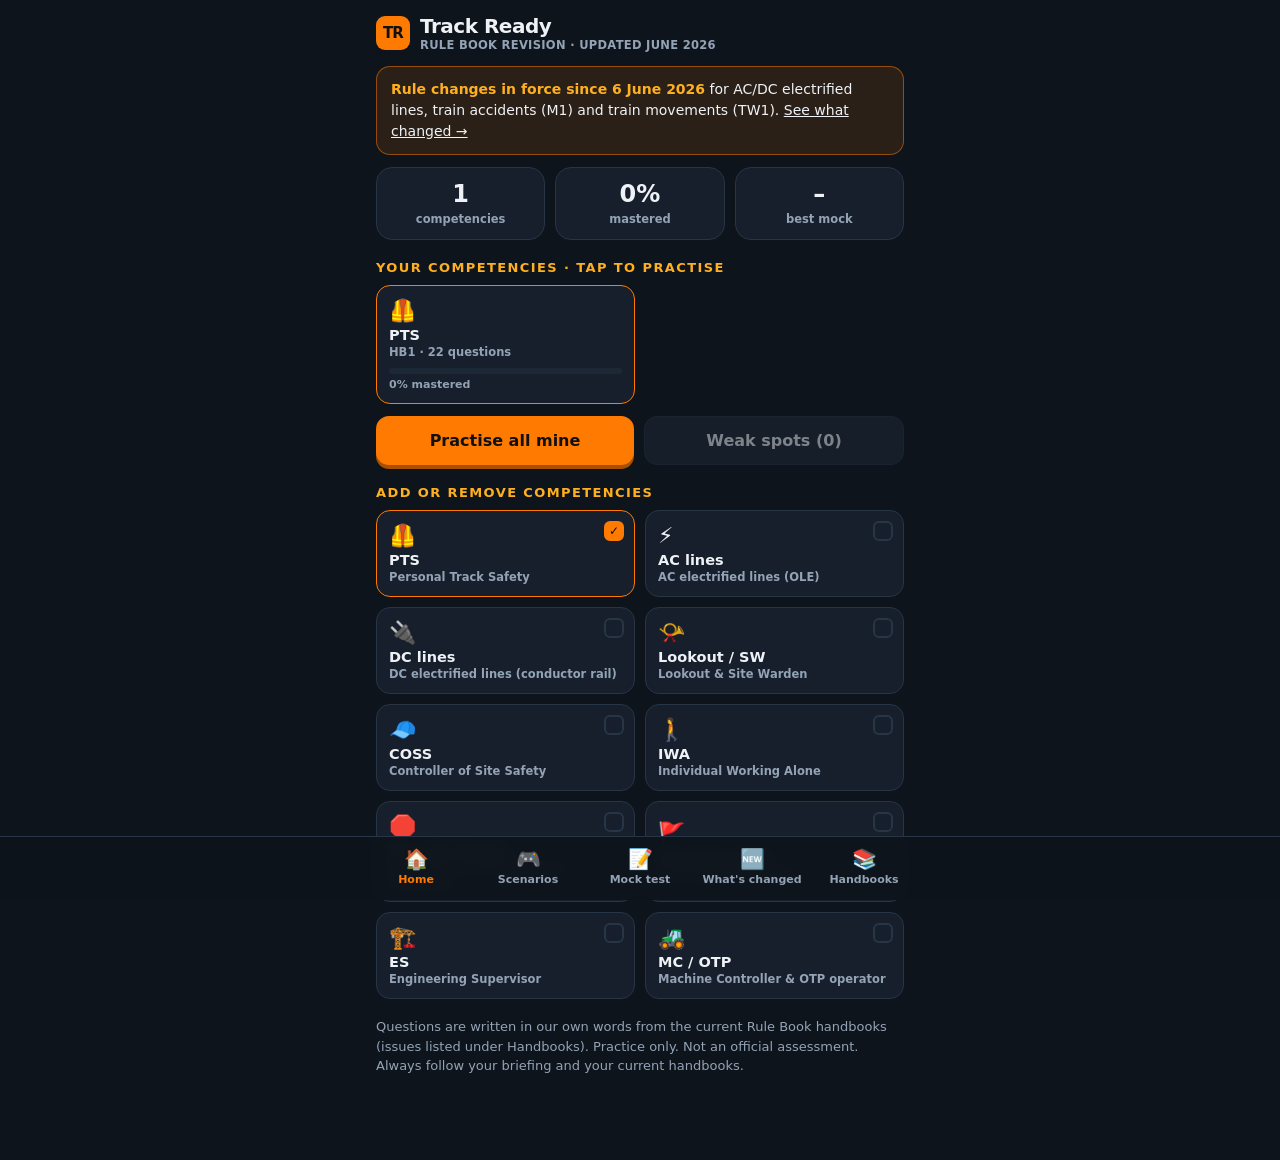
==== app.html @ a96461bc "Track Ready: front page, revision app, 3 scenarios, employer dashboard, promo Co-Authored-By: Claude" ====
<!DOCTYPE html>
<html lang="en">
<head>
<meta charset="utf-8">
<meta name="viewport" content="width=device-width,initial-scale=1,maximum-scale=1">
<title>Track Ready</title>
<style>
  :root{--bg:#0e141c;--card:#161f2b;--card2:#1d2836;--line:#273546;--tx:#eef2f6;--mut:#93a3b5;--or:#ff7a00;--or2:#ffb020;--gr:#3ccf7a;--rd:#ff5a5a;--bl:#3d8bff}
  *{box-sizing:border-box;margin:0;padding:0}
  html,body{background:var(--bg);color:var(--tx);font-family:system-ui,-apple-system,"Segoe UI",Roboto,sans-serif;-webkit-tap-highlight-color:transparent}
  body{min-height:100vh;padding-bottom:84px}
  .wrap{max-width:560px;margin:0 auto;padding:0 16px}
  header{position:sticky;top:0;z-index:5;background:linear-gradient(var(--bg) 70%,rgba(14,20,28,0));padding:14px 0 10px}
  .brand{display:flex;align-items:center;gap:10px}
  .logo{width:34px;height:34px;border-radius:9px;background:var(--or);display:grid;place-items:center;font-weight:900;color:#111;font-size:15px;letter-spacing:-1px}
  .brand h1{font-size:20px;font-weight:900;letter-spacing:-.5px}
  .brand small{display:block;font-size:11.5px;color:var(--mut);font-weight:700;letter-spacing:.3px}
  h2{font-size:13px;letter-spacing:1.4px;color:var(--or2);margin:20px 0 10px;font-weight:900}
  .card{background:var(--card);border:1px solid var(--line);border-radius:16px;padding:14px}
  .grid{display:grid;grid-template-columns:1fr 1fr;gap:10px}
  .comp{background:var(--card);border:1px solid var(--line);border-radius:14px;padding:12px;cursor:pointer;text-align:left;color:var(--tx);font:inherit;position:relative}
  .comp.on{border-color:var(--or)}
  .comp .e{font-size:22px}
  .comp .n{font-weight:900;font-size:14.5px;margin-top:4px}
  .comp .h{font-size:11.5px;color:var(--mut);font-weight:700;margin-top:2px}
  .bar{height:6px;background:var(--card2);border-radius:4px;margin-top:9px;overflow:hidden}
  .bar>div{height:100%;background:var(--gr);border-radius:4px}
  .pct{font-size:11px;color:var(--mut);margin-top:4px;font-weight:700}
  .tick{position:absolute;top:10px;right:10px;width:20px;height:20px;border-radius:6px;border:2px solid var(--line);display:grid;place-items:center;font-size:12px;font-weight:900}
  .comp.on .tick{background:var(--or);border-color:var(--or);color:#111}
  .btn{font:inherit;font-weight:900;font-size:16px;border:0;border-radius:13px;padding:14px 16px;width:100%;cursor:pointer;background:var(--or);color:#111;box-shadow:0 4px 0 #a84f00}
  .btn.sec{background:var(--card2);color:var(--tx);box-shadow:none;border:1px solid var(--line)}
  .btn:active{transform:translateY(2px)}
  .row{display:flex;gap:10px}
  .row .btn{flex:1}
  .stat{display:flex;gap:10px}
  .stat .card{flex:1;text-align:center;padding:12px 6px}
  .stat b{display:block;font-size:24px;font-weight:900}
  .stat span{font-size:11.5px;color:var(--mut);font-weight:700}
  nav{position:fixed;bottom:0;left:0;right:0;background:rgba(14,20,28,.96);border-top:1px solid var(--line);display:flex;justify-content:center;z-index:6;backdrop-filter:blur(8px)}
  nav .in{display:flex;max-width:560px;width:100%}
  nav button{flex:1;background:none;border:0;color:var(--mut);font:inherit;font-size:11px;font-weight:800;padding:10px 0 14px;cursor:pointer}
  nav button i{display:block;font-style:normal;font-size:20px;margin-bottom:2px}
  nav button.on{color:var(--or)}
  .q{font-size:19px;font-weight:800;line-height:1.38;margin:6px 0 14px}
  .meta{display:flex;justify-content:space-between;font-size:12px;color:var(--mut);font-weight:800}
  .opt{display:block;width:100%;text-align:left;font:inherit;font-size:15.5px;font-weight:650;line-height:1.35;color:var(--tx);background:var(--card);border:2px solid var(--line);border-radius:13px;padding:13px 14px;margin-bottom:9px;cursor:pointer}
  .opt.good{border-color:var(--gr);background:rgba(60,207,122,.12)}
  .opt.bad{border-color:var(--rd);background:rgba(255,90,90,.1)}
  .opt:disabled{cursor:default;color:var(--tx)}
  .fb{border-radius:13px;padding:13px 14px;margin:6px 0 12px;font-size:14.5px;line-height:1.5}
  .fb.ok{background:rgba(60,207,122,.12);border:1px solid rgba(60,207,122,.45)}
  .fb.no{background:rgba(255,90,90,.1);border:1px solid rgba(255,90,90,.45)}
  .fb b{display:block;margin-bottom:3px;font-size:15.5px}
  .ref{display:inline-block;margin-top:8px;font-size:12px;font-weight:800;color:var(--or2);background:rgba(255,176,32,.1);border-radius:6px;padding:3px 7px}
  .prog{height:6px;background:var(--card2);border-radius:4px;overflow:hidden;margin:8px 0 4px}
  .prog>div{height:100%;background:var(--or);transition:width .3s}
  table{width:100%;border-collapse:collapse;font-size:13.5px}
  th,td{text-align:left;padding:9px 6px;border-bottom:1px solid var(--line);vertical-align:top}
  th{color:var(--mut);font-size:11.5px;letter-spacing:.6px}
  td.c{font-weight:900;color:var(--or2);white-space:nowrap}
  .new{display:inline-block;font-size:10.5px;font-weight:900;background:var(--gr);color:#0b1a10;border-radius:5px;padding:1px 6px;margin-left:4px;vertical-align:middle}
  .chg{border-left:3px solid var(--or);padding:2px 0 2px 12px;margin:12px 0}
  .chg b{display:block;font-size:15px;margin-bottom:3px}
  .chg p{font-size:14px;line-height:1.5;color:#cfd8e2}
  .muted{color:var(--mut);font-size:13px;line-height:1.5}
  .big{font-size:46px;font-weight:900;letter-spacing:-1px}
  .pill{display:inline-block;padding:4px 10px;border-radius:999px;font-size:12px;font-weight:900}
  .alert{background:rgba(255,122,0,.12);border:1px solid rgba(255,122,0,.5);border-radius:14px;padding:12px 14px;font-size:14px;line-height:1.5}
  .alert b{color:var(--or2)}
  .timer{font-variant-numeric:tabular-nums}
  .hide{display:none!important}
  .wl{display:flex;justify-content:space-between;align-items:center;padding:10px 0;border-bottom:1px solid var(--line);font-size:14px}
</style>
</head>
<body>
<div class="wrap">
  <header><div class="brand" onclick="location.href='index.html'" style="cursor:pointer"><div class="logo">TR</div><div><h1>Track Ready</h1><small>RULE BOOK REVISION · UPDATED JUNE 2026</small></div></div></header>
  <main id="view"></main>
</div>
<nav><div class="in">
  <button data-t="home" class="on"><i>🏠</i>Home</button>
  <button data-t="scen"><i>🎮</i>Scenarios</button>
  <button data-t="mock"><i>📝</i>Mock test</button>
  <button data-t="news"><i>🆕</i>What's changed</button>
  <button data-t="books"><i>📚</i>Handbooks</button>
</div></nav>

<script>
(()=>{
// ================= CONTENT =================
// All questions written in our own words from the current handbooks. Refs give handbook, issue and section.
const COMPS={
  pts:{n:'PTS',full:'Personal Track Safety',e:'🦺',hb:'HB1'},
  ac:{n:'AC lines',full:'AC electrified lines (OLE)',e:'⚡',hb:'HB16'},
  dc:{n:'DC lines',full:'DC electrified lines (conductor rail)',e:'🔌',hb:'HB17'},
  lo:{n:'Lookout / SW',full:'Lookout & Site Warden',e:'📯',hb:'HB3'},
  coss:{n:'COSS',full:'Controller of Site Safety',e:'🧢',hb:'HB7'},
  iwa:{n:'IWA',full:'Individual Working Alone',e:'🚶',hb:'HB6'},
  pc:{n:'PC / Blockages',full:'Protection Controller & line blockages',e:'🛑',hb:'HB8'},
  hs:{n:'Handsignaller',full:'Handsignalling duties',e:'🚩',hb:'HB5'},
  es:{n:'ES',full:'Engineering Supervisor',e:'🏗️',hb:'HB12'},
  mc:{n:'MC / OTP',full:'Machine Controller & OTP operator',e:'🚜',hb:'HB15'},
};
const R={HB1:'HB1 Iss 9',HB3:'HB3 Iss 4',HB5:'HB5 Iss 3',HB6:'HB6 Iss 8',HB7:'HB7 Iss 10',HB8:'HB8 Iss 10',HB12:'HB12 Iss 11',HB15:'HB15 Iss 7',HB16:'HB16 Iss 7',HB17:'HB17',RBBL:'RBBL Iss 43'};
// [comp, question, options, correctIndex, explanation, ref]
const Q=[
// ---------- PTS (HB1) ----------
['pts','When are you counted as being "on or near the line"?',['On the line, or within 3 m of it with no permanent fence or structure in between','Anywhere inside the railway boundary','Only when standing in the four-foot','Within 10 m of any running rail'],0,'You\'re on or near the line if you\'re on it, or within 3 m (10 ft) of it without a permanent fence or structure between you and it.',R.HB1+' §1'],
['pts','Line speed is 90 mph. How far from the nearest line a train could approach on must your position of safety be?',['At least 0.9 m','At least 1.25 m','At least 2 m','At least 3 m'],1,'Up to 100 mph, a position of safety is at least 1.25 m (4 ft) from the nearest line a train could approach on.',R.HB1+' §1'],
['pts','Line speed is 110 mph. What is the minimum distance for a position of safety?',['1.25 m','1.5 m','2 m','2.75 m'],2,'Above 100 mph (up to 125 mph), it\'s at least 2 m (6 ft 6 in).',R.HB1+' §1'],
['pts','When you\'re allowed on or near the line on your own, how often must you look up?',['Every 5 seconds','Every 10 seconds','Every 30 seconds','Only when you hear a train'],0,'Look up at least every 5 seconds when you\'re on or near the line alone.',R.HB1+' §4.3'],
['pts','On your own on or near the line, you must be in a position of safety at least how long before a train arrives?',['5 seconds','10 seconds','20 seconds','45 seconds'],1,'You must be in a position of safety at least 10 seconds before the train arrives.',R.HB1+' §4.3'],
['pts','A driver sounds the warning horn at you. How do you acknowledge it?',['Wave both arms','Raise one arm above your head','Thumbs up','Shout back'],1,'Raise one arm above your head to acknowledge the driver\'s warning.',R.HB1+' §3.1, §4.4'],
['pts','The lookout gives a warning. What do you do?',['Finish the job you\'re on, then move','Stop work, acknowledge, move to the position of safety straight away','Look to see how close the train is first','Wait for the COSS to tell you'],1,'Stop work, acknowledge and go straight to your position of safety. Don\'t leave it until the COSS says so.',R.HB1+' §5.4'],
['pts','A colleague doesn\'t acknowledge the lookout\'s warning. What should the lookout do?',['Walk over and tap them','Give an urgent warning with short, sharp blasts','Tell the COSS after the train has passed','Nothing, it\'s their responsibility'],1,'If someone doesn\'t acknowledge, the lookout gives an urgent warning with repeated short, sharp blasts.',R.HB1+' §5.4'],
['pts','You need to take a phone call while you\'re on or near the line. What do you do?',['Walk and talk, but keep looking up','Move to a position of safety and stand still until you\'ve finished','Use one earbud only','Only answer if it\'s the COSS'],1,'Move to a position of safety first, then stand still until the call is finished.',R.HB1+' §4.3'],
['pts','Which of these are you allowed to wear on or near the line?',['Headphones with music on low','Noise-cancelling earbuds','Nothing that reduces your ability to see or hear trains','A hood up in the rain'],2,'Don\'t wear anything that reduces your ability to see or hear approaching trains.',R.HB1+' §4.3'],
['pts','When crossing the line, what must you avoid stepping on?',['Ballast','Rails, sleepers, or between moving parts of points','The cess','Cable troughing only'],1,'Don\'t step on rails or sleepers, or between movable parts of points.',R.HB1+' §4.3'],
['pts','How can you identify the COSS?',['They carry the safe work pack','Armlet on the left arm or a badge on the chest','They wear a white helmet','They stand at the back of the group'],1,'The COSS wears an armlet on the left arm or a badge on the chest (white letters on blue).',R.HB1+' §5.2 · '+R.HB7+' §1'],
['pts','You\'ve been briefed by the COSS. What do you sign to confirm you understand the safe system of work?',['NR3180','RT3199','RT9909 safe-work briefing form','Nothing, verbal is enough'],2,'Each person signs the RT9909 safe-work briefing form.',R.HB1+' §5.2'],
['pts','There\'s a safety barrier between the site and the open line. What mustn\'t you do?',['Work within 2 m of it','Lean on it or rest tools against it','Walk alongside it','Step over it to fetch tools'],1,'Don\'t lean on it or rest tools or equipment against it.',R.HB1+' §5.3'],
['pts','You need to stop a train in daylight but have no red flag. What do you do?',['Wave one arm','Raise both arms above your head','Stand in the four-foot','Throw something onto the track'],1,'In daylight, show a red flag. Without one, raise both arms above your head.',R.HB1+' §8.2'],
['pts','You need to stop a train in the dark. What do you show?',['A white light held still','A red light, or wave any light violently','Nothing, drivers can\'t see you','Your phone torch held steady'],1,'Show a red light, or wave any light violently.',R.HB1+' §8.2'],
['pts','How should an emergency call to the signaller begin?',['"Hello, it\'s urgent"','"This is an emergency call"','Your Sentinel number','"Mayday, mayday"'],1,'Start with "This is an emergency call".',R.HB1+' §6.1'],
['pts','When must you carry a suitable lamp?',['Only at night','In darkness, poor visibility, or when entering a tunnel','Never, high-vis is enough','Only if you\'re the COSS'],1,'In darkness, poor visibility or when entering a tunnel.',R.HB1+' §4.1'],
['pts','You want to join a group already working on site. What do you do first?',['Walk to them and introduce yourself','Speak to the COSS and agree your access point and destination','Ring the signaller','Wait at the access point for a lookout'],1,'Speak to the COSS before walking to the site, agree your access point and destination, and don\'t set off until the arrangements are explained.',R.HB1+' §4.5'],
['pts','You\'re on a station platform doing engineering work 1 m from the edge. Are you "on or near the line"?',['No, platforms never count','Yes, engineering or technical work within 1.25 m of the edge counts','Only if a train is due','Only at night'],1,'On a platform you\'re not on or near the line, unless you\'re doing engineering or technical work within 1.25 m (4 ft) of the edge.',R.HB1+' §1'],
['pts','A site warden warns you. What do you do?',['Move to the position of safety 25 m away','Check you\'re in the safe area and step back immediately if you\'re not','Carry on, wardens are only for visitors','Call the COSS'],1,'Check you\'re in the safe area, and step back immediately if you\'re in the danger area.',R.HB1+' §5.5'],
['pts','How close can you go to a fallen overhead power line (or anything touching it)?',['Not within 5 m until the electricity company says it\'s safe','2.75 m','1 m if you\'re wearing gloves','It\'s fine once the lights go out'],0,'Keep 5 m away until the electricity company confirms it\'s safe.',R.HB1+' §7.7'],
// ---------- AC (HB16) ----------
['ac','How close can you, or anything you\'re holding, get to live overhead line equipment?',['No closer than 2.75 m (9 ft)','No closer than 1.5 m','No closer than 600 mm','Any distance if you don\'t touch it'],0,'Stay at least 2.75 m from live OLE, pantographs or roof equipment in any direction, unless a method statement allows otherwise.',R.HB16+' §4.1'],
['ac','You\'re not sure whether the OLE is live. What do you assume?',['It\'s off at night','It\'s live and dangerous to life','Ask a colleague and go with them','It\'s safe if no trains are running'],1,'If in doubt, treat it as live and dangerous.',R.HB16+' §2'],
['ac','The ECO has confirmed the power is off. Can you treat the OLE as safe now?',['Yes','No, still dangerous until an overhead line permit is issued (or local isolation with a safety document)','Yes, once 10 minutes have passed','Only the contact wire is safe'],1,'Even after the ECO says it\'s off, keep treating it as dangerous until a permit or local isolation document applies.',R.HB16+' §3.1'],
['ac','How should you carry a long item, like a ladder or bar, under OLE?',['Upright, so you can see it','Horizontally, getting help if needed','Over your shoulder at an angle','Drag it'],1,'Carry long items horizontally and get help if needed.',R.HB16+' §4.3'],
['ac','There\'s a plastic bag caught on the overhead wires. What do you do?',['Knock it off with an insulated pole','Don\'t approach it. Report it to the ECO','Leave it, it\'s harmless','Climb a ladder to remove it'],1,'Treat anything attached to or near the OLE as live. Don\'t approach it, report it.',R.HB16+' §3.2, §3.3'],
['ac','When working on a vehicle under OLE, what\'s the limit?',['Never above cant rail level','Never above the buffers','Roof is fine if the pantograph is down','No limit with gloves'],0,'Never take yourself, or anything you hold, above cant rail level (unless an exception applies).',R.HB16+' §4.2'],
['ac','You spot a broken rail with a red-marked bond next to it. What mustn\'t you do?',['Report it','Touch the broken rail, the red bond or anything connected','Keep clear','Tell the signaller'],1,'Don\'t touch a broken rail, a red-marked bond, or equipment connected to it. Report it.',R.HB16+' §3.3'],
['ac','Under the June 2026 changes, what must the COSS see before work starts under an overhead line permit?',['A train pass the site','The "test before touch" being carried out','The ECO arrive on site','Two earths fitted by the group'],1,'The COSS must see the "test before touch" done and sign the permit before work starts, and again if work moves to another part of the OLE.',R.HB16+' §9 · '+R.RBBL],
['ac','Work under an overhead line permit is finished. What happens before the permit goes back?',['Leave tools on site for tomorrow','Clear everyone and everything to at least 2.75 m and tell them to treat the OLE as live again','Ring the signaller','Nothing'],1,'Clear people and materials to at least 2.75 m, tell everyone to treat it as live, then complete the permit and hand it to the nominated person.',R.HB16+' §9.4'],
['ac','When reporting to the ECO, which detail helps them find the exact spot?',['Your Sentinel number','The nearest OLE structure number or plate','The weather','The time of the last train'],1,'Give your details, line(s), location and the nearest OLE structure number or plate.',R.HB16+' §5.2'],
// ---------- DC (HB17) ----------
['dc','How far must you (and anything you\'re holding) keep from live conductor rail equipment, unless a method statement and risk assessment are in place?',['300 mm','1.5 m','2.75 m','3 m'],1,'Stay at least 1.5 m from live CRE unless an approved method statement and electrical risk assessment are being followed.',R.HB17+' §4.1'],
['dc','Which of these must you never step on?',['Ballast','The conductor rail or its guard boarding','A sleeper end in the cess','Cable trough lids'],1,'Don\'t touch or step on the conductor rail, shoe gear or guard boarding.',R.HB17+' §3.1'],
['dc','Where must you never step when crossing a DC line?',['Between the conductor rail and the running rail next to it','In the cess','Over the four-foot','On a walkway'],0,'Never step between the conductor rail and the adjacent running rail.',R.HB17+' §3.1'],
['dc','Fitting a track-circuit clip on a DC line, which rail do you put it on first?',['The running rail nearest the conductor rail','The running rail furthest from the conductor rail','The conductor rail','Either'],1,'Apply to the running rail furthest from the conductor rail first, and remove from the nearest one first.',R.HB17+' §4.1'],
['dc','The train\'s collector shoes aren\'t touching the conductor rail. Can you touch them?',['Yes','No, never touch collector shoes','Only with gloves','Only if the train is stabled'],1,'Don\'t touch collector shoes, whether or not they\'re touching the conductor rail.',R.HB17+' §3.1'],
['dc','Flood water is up to the conductor rail. What do you do?',['Wade through carefully','Don\'t step in it. Report flooding above sleeper level to the ECO','Wait for a train to clear it','Lay boards across'],1,'Don\'t step into it, and report flooding above sleeper level, with its depth and extent, to the ECO.',R.HB17+' §3.1, §3.2'],
['dc','Under the June 2026 wording, how is conductor rail equipment described once the power is confirmed off?',['Safe to touch','Safe to approach but not touch','Still dangerous to approach','Earthed'],1,'The June 2026 changes describe it as safe to approach, but not to touch.',R.HB17+' · '+R.RBBL],
['dc','Cables run alongside the line and under it. How do you treat them?',['As dead','As live. Don\'t interfere with them or their covers','Fine to step on troughs','Only signalling cables are live'],1,'Treat these cables as live and leave them and their covers alone.',R.HB17+' §3.1'],
// ---------- Lookout / Site warden (HB3) ----------
['lo','What does a lookout\'s armlet or badge look like?',['Blue with white letters','White with "LOOKOUT" in red letters','Orange with black letters','Yellow with "LOOKOUT" in blue'],1,'White, with LOOKOUT in red letters, worn on the left arm or upper chest.',R.HB3+' §2'],
['lo','What does a site warden\'s armlet look like?',['White with "SITE WARDEN" in blue letters','White with red letters','Green with white letters','Orange with black letters'],0,'White, with SITE WARDEN in blue letters.',R.HB3+' §2'],
['lo','As a lookout, what happens to your mobile phone?',['On silent','Switched off','In your pocket on vibrate','Used only for timing trains'],1,'Keep your phone switched off and stay alert.',R.HB3+' §4'],
['lo','It\'s quiet and the group is behind. Can you help with the work while acting as lookout?',['Yes, if there are no trains due','No, you take no part in the work and have no other duties','Yes, if the COSS agrees','Only carrying light tools'],1,'A lookout takes no part in the work and doesn\'t do other duties.',R.HB3+' §4'],
['lo','Fog rolls in and your view of approaching trains is getting worse. What do you do?',['Keep going and listen harder','Give the warning and tell the COSS','Move closer to the group','Use a torch'],1,'If you can no longer give adequate warning, give the warning and tell the COSS.',R.HB3+' §4'],
['lo','Can site lookouts be used in darkness or in a tunnel?',['Yes, with a torch','No','Only on a 25 mph line','Only with two lookouts'],1,'Site lookouts aren\'t permitted in darkness, poor visibility, or in or near a tunnel.',R.HB3+' §4'],
['lo','As site warden, someone steps over the safe-area limit. What do you do?',['Tell the COSS at break','Shout "get back". If they don\'t, give repeated short sharp blasts until they do','Grab them','Stop all work and ring the signaller'],1,'Shout "get back". If they don\'t come back straight away, give repeated short sharp blasts on a whistle or horn until they do.',R.HB3+' §3'],
['lo','When can you leave your post as lookout?',['When your shift time ends','When the COSS says you\'re not needed, or another lookout relieves you','When the last train has passed','At meal breaks'],1,'Only when the COSS says so or another lookout takes over.',R.HB3+' §4'],
['lo','Under the current COSS handbook, lookout warning can only be used if approaching trains are going no faster than…',['25 mph','50 mph','75 mph','100 mph'],0,'Lookouts can only be used if there\'s no alternative, it\'s planned and authorised at director level, and approaching trains are 25 mph or less.',R.HB7+' §6.8'],
// ---------- COSS (HB7) ----------
['coss','What does the COSS armlet look like?',['White letters on blue','Red letters on white','Black letters on white','Green letters on white'],0,'White letters on a blue background, worn only while acting as COSS.',R.HB7+' §1'],
['coss','HB7 lists the safe systems of work. Which comes last, used only when nothing else can be?',['Safeguarded','Fenced','Equipment warning','Lookout warning'],3,'The list runs: safeguarded, fenced, separated, equipment warning, lookout warning. Lookouts only when no alternative can be used.',R.HB7+' §6.2, §6.8'],
['coss','You want to use lookout warning. What\'s the maximum permissible speed of an approaching train?',['25 mph','40 mph','60 mph','No limit if sighting is good'],0,'Not more than 25 mph (40 km/h), and it must be planned in advance and authorised at director level.',R.HB7+' §6.8'],
['coss','With lookout warning, what\'s the furthest the group can have to walk along the line to reach the position of safety?',['10 m','25 m','50 m','100 m'],1,'No more than 25 m.',R.HB7+' §6.8'],
['coss','What\'s the maximum required warning time allowed when using lookouts?',['30 seconds','45 seconds','60 seconds','90 seconds'],1,'The required warning time must be 45 seconds or less, otherwise lookouts can\'t be used.',R.HB7+' §6.8'],
['coss','Working out required warning time, what\'s the minimum time everyone must be in the position of safety?',['5 seconds','10 seconds','15 seconds','20 seconds'],1,'Add time to stop work, time to reach safety, 5 s per extra direction, 5 s if alone, and a minimum 10 s in the position of safety.',R.HB7+' §6.8'],
['coss','How much extra warning time do you add for each extra direction a lookout has to watch?',['2 seconds','5 seconds','10 seconds','None'],1,'Add 5 seconds for each extra direction watched.',R.HB7+' §6.8'],
['coss','Working without blocking an open line and with no barrier, how close can anyone get to the nearest running rail?',['No closer than 1.25 m','No closer than 2 m','No closer than 3 m','No closer than 0.9 m'],1,'Keep everyone at least 2 m from the nearest running rail of an open line (1.25 m with a rigid or tensioned barrier or permanent fence).',R.HB7+' §3.1'],
['coss','You want to use barricade tape or netting at 1.25 m from the nearest rail. What\'s the maximum line speed?',['20 mph','40 mph','75 mph','100 mph'],1,'Tape or netting at 1.25 m only where line speed is 40 mph or less. At 2 m there\'s no speed limit. Never at 0.9 m.',R.HB7+' §6.5'],
['coss','Using site wardens, how far must the safe area be from the nearest running rail?',['At least 1.25 m','At least 2 m','At least 3 m','At least 5 m'],1,'The safe area must be at least 2 m from the nearest running rail.',R.HB7+' §6.6'],
['coss','When planning a walk, what gap do you keep between the group and any open line without setting up a safe system?',['1.25 m','2 m','3 m','5 m'],2,'Keep at least 3 m from any open line, or set up a safe system.',R.HB7+' §5.1'],
['coss','The Crossing the Line procedure can be used for up to how many running lines?',['Two','Four','Six','Any number'],1,'Up to four running lines, at approved locations, while walking (not working), after phoning the signaller.',R.HB7+' §3.3'],
['coss','Using ATWS or another equipment warning system, what must you make sure of?',['Everyone can reach safety at least 10 s before a train arrives, and it\'s tested before work','It\'s switched on after work starts','A lookout is also posted','It covers one direction only'],0,'It must give adequate warning, let everyone reach safety at least 10 s before a train arrives, not be masked by noise, and be tested before work.',R.HB7+' §6.7'],
['coss','How must you stay in contact with your group?',['By radio','By phone','In sight and within verbal contact, without radios or phones','Through the lookout'],2,'Keep everyone in sight and within verbal contact, without using radios or phones.',R.HB7+' §6.1'],
['coss','You need to leave site. Who can take over as COSS?',['The most experienced person in the group','Only another COSS','The lookout','The PC'],1,'The role only passes to another COSS. The group carries on only once they\'ve taken over.',R.HB7+' §6.1'],
['coss','A train\'s coming and someone has a heavy item in the four-foot. What does the rule say about tools?',['Leave everything','Take tools to the position of safety unless they\'re too heavy to be moved by a train\'s slipstream, then leave them clear of the line','Everyone carries the heavy item together','Leave tools on the rail'],1,'Take tools with you unless they\'re too heavy to be moved by slipstream, in which case leave them clear of the line.',R.HB7+' §6.8'],
['coss','You can no longer see your whole group properly. What do you do?',['Shout louder','Stop work and get everyone to a position of safety','Ask the lookout to watch them','Carry on, you\'ll check in later'],1,'If you can\'t observe the group properly, stop work and remove everyone to safety.',R.HB7+' §6.1'],
['coss','Which of these situations rules out lookouts?',['A train could be routed onto your line after the lookout has seen it','It\'s a sunny day','The group is 4 people','The line is plain line'],0,'You can\'t use lookouts if a train could be routed onto the line after the lookout has seen it, among other restrictions.',R.HB7+' §6.8'],
// ---------- IWA (HB6) ----------
['iwa','As an IWA working without blocking an open line, how far from the nearest running rail must you stay?',['More than 1.25 m','More than 2 m','More than 3 m','More than 5 m'],1,'Only if the work won\'t affect line safety and you stay more than 2 m from the nearest running rail.',R.HB6+' §3.1'],
['iwa','Patrolling as an IWA, which of these is NOT allowed?',['Patrolling in daylight','Patrolling in darkness, poor visibility or a tunnel','Looking up every 5 seconds','Reaching safety 10 s before a train'],1,'Patrolling this way isn\'t allowed in darkness, poor visibility or tunnels.',R.HB6+' §3.2'],
['iwa','When working out your warning time as an IWA, how much extra do you add for working alone?',['5 seconds','10 seconds','15 seconds','Nothing'],0,'Add 5 s for working alone plus 10 s minimum in the position of safety. Total must be 45 s or less.',R.HB6+' Aid table'],
['iwa','There\'s a barrier at 0.9 m with ATWS. Can you use it as part of your safe system?',['Yes','No','Only below 40 mph','Only in daylight'],1,'A barrier at 0.9 m with ATWS must not be used as part of your safe system.',R.HB6+' §3.3'],
['iwa','You need to use a road vehicle within 2 m of the line. How is this classed?',['Normal work','Work that affects line safety, so the line must be blocked','Only needs a lookout','Fine with ATWS'],1,'Plant or road vehicles within 2 m (6 ft 6 in) count as work affecting line safety. Don\'t start until the line is blocked.',R.HB6+' §4.1, §4.2'],
['iwa','Using Crossing the Line, what do you tell the signaller?',['Just your name','The crossing point, your name and employer, and the time needed to cross','Your Sentinel number only','Nothing, you just look and cross'],1,'Give the crossing point, your name and employer, and how long you need. Cross as soon as cleared and stay on the phone until you\'re across.',R.HB6+' §3.5'],
['iwa','Can you use Crossing the Line while patrolling or inspecting?',['Yes','No, only while walking','Only on two lines','Only with a lookout'],1,'Only while walking, never during work, patrolling or inspecting.',R.HB6+' §3.5'],
// ---------- PC / blockages (HB8) ----------
['pc','When must a Protection Controller (PC) be appointed?',['Whenever a line is blocked','When two or more COSSs or IWAs need a blockage at the same place and time','Only in possessions','When the COSS is new'],1,'Appoint a PC when two or more COSSs or IWAs need a line blockage at the same place and time.',R.HB8+' §6'],
['pc','What does the PC armlet show?',['"PC" in green on white','"PC" in blue on white','White on blue','Red on white'],0,'"PC" in green on white, on the left arm or as a badge.',R.HB8+' §6'],
['pc','Normally, how far must your site of work be from the protecting signal or block marker?',['At least 50 m','At least 100 m','At least 200 m','At least 1 mile'],2,'Normally at least 200 m. If line-affecting work must be closer, tell the signaller and further arrangements apply.',R.HB8+' §1.4'],
['pc','How is detonator protection laid for a line blockage?',['One detonator at the signal','Three detonators on the same rail, 20 m apart, with a possession limit board at the first','Two detonators, one on each rail','Three detonators 100 m apart'],1,'Three detonators on the same rail, 20 m apart, with a possession limit board at the first one.',R.HB8+' §2.8'],
['pc','Which form records a line blockage?',['RT9909','RT3199','NR3180','RT3189'],2,'Complete the NR3180 and read your entry back to the signaller.',R.HB8+' §2.1'],
['pc','Your work affects line safety. What about additional protection?',['Optional','You must always provide at least one additional protection method','Only at night','Only on bi-directional lines'],1,'Provide additional protection whenever possible, and always if the work affects line safety. The signaller won\'t give an authority number until it\'s in place.',R.HB8+' §2.2'],
['pc','HB8 line blockages apply when…',['Engineering trains are involved','No trains or on-track plant are involved','Any on-track plant is used','Only in sidings'],1,'Use HB8 only when no trains or on-track plant are involved. Otherwise it\'s a possession (HB9).',R.HB8+' §1.1'],
['pc','As PC, when can you give up the blockage?',['When your shift ends','When every COSS and IWA sharing it has confirmed they no longer need it','When the signaller asks','When the first group finishes'],1,'Not until every COSS or IWA has confirmed they no longer need it.',R.HB8+' §6'],
['pc','You suspended a blockage and now want it back. What happens?',['Use the same authority number','You repeat the steps and get a new authority number','Just tell the group','Nothing, it\'s still valid'],1,'Repeat the steps. You\'ll get a new authority number.',R.HB8+' §5.3'],
// ---------- Handsignaller (HB5) ----------
['hs','When can you act as a handsignaller under HB5?',['Any time the COSS asks','Only when appointed by the pilot for single line working, or as signaller\'s agent at the end of an SLW section','When a signal fails','For engineering trains only'],1,'Only for single line working, appointed by the pilot to divide a section, or as the signaller\'s agent at the end of the SLW section.',R.HB5+' §4'],
['hs','How old can a detonator be before you mustn\'t use it?',['1 year','3 years','5 years','10 years'],2,'Don\'t use one more than five years old, or any that\'s rusty, decayed or damaged.',R.HB5+' §2'],
['hs','A wrong-direction train approaches your location. What do you show?',['Green flag','A hand danger signal until it stops','Yellow flag straight away','Nothing'],1,'Show a hand danger signal until the train stops.',R.HB5+' §5.2'],
['hs','The signaller lets a stopped train proceed. What handsignal do you show the driver?',['Green','Yellow','Red','White light'],1,'Show a yellow handsignal.',R.HB5+' §5.2'],
['hs','Your arm\'s tired. Can you put the flag on the ground for a moment?',['Yes, between trains','No, hold it steadily and never put it on the ground','Yes, if it\'s rolled up','Only in daylight'],1,'Hold the flag or lamp steadily and never put it on the ground.',R.HB5+' §1'],
['hs','How far from an open line must a handsignaller\'s tent be?',['At least 1 m','At least 2 m (1.25 m if line speed is 20 mph or less)','At least 3 m','Anywhere in the cess'],1,'At least 2 m from an open line, or 1.25 m where line speed is 20 mph or less.',R.HB5+' §7'],
['hs','As signaller\'s agent, a train passes the end of degraded working sign without permission. What do you do?',['Note it for later','Make an emergency call to the signaller immediately','Chase the train','Show a green flag'],1,'Make an emergency call to the signaller straight away.',R.HB5+' §5.2'],
// ---------- ES (HB12) ----------
['es','Where are work-site marker boards normally placed?',['At the protecting signal','About 100 m from each end of the work site','200 m from the PICOP','Right at the site of work'],1,'About 100 m from each end of the work site, at the agreed mileage.',R.HB12+' §3.4'],
['es','If no WSMBs are provided, how close to the detonator protection can work happen?',['No closer than 50 m','No closer than 100 m','No closer than 200 m','Any distance'],2,'Don\'t allow work within 200 m of the detonator protection.',R.HB12+' §3.4'],
['es','Which way do the lights on a WSMB face?',['Red towards a driver approaching, yellow towards a driver leaving','Both red','Yellow towards approaching, red towards leaving','White both ways'],0,'Red lights face an approaching driver, yellow lights face a driver leaving.',R.HB12+' §3.4'],
['es','Who can authorise a movement entering or moving within the work site?',['The PICOP','Only the ES','Any COSS','The machine controller on their own'],1,'Only the ES.',R.HB12+' §6.1'],
['es','Which form does the ES keep updated with arrangements, authority numbers and signatures?',['RT9909','NR3180','RT3199','RT3189'],2,'The RT3199.',R.HB12+' §3.5'],
['es','Can equipment warning (e.g. ATWS) be used on lines within the work site?',['Yes','No','Only on adjacent lines','Only at night'],1,'Don\'t allow equipment warning on any line within the work site.',R.HB12+' §4.6'],
['es','For safeguarded, fenced or separated working in the work site, what do you agree about movements?',['No movements, or movements not exceeding 5 mph','Max 25 mph','No limit','Max 20 mph'],0,'Either no movements, or movements not more than 5 mph (10 km/h).',R.HB12+' §4.3–4.5'],
['es','When can you ask the PICOP for permission to remove the WSMBs?',['When your shift finishes','When the line is clear and every COSS or IWA has released protection','When the first train arrives','Any time'],1,'Only when the line is clear and every COSS or IWA has confirmed they no longer need protection.',R.HB12+' §10.3'],
// ---------- MC / OTP (HB15) ----------
['mc','What colour is the MC armlet lettering?',['Black on white','White on blue','Red on white','Green on white'],0,'Black lettering on white.',R.HB15+' §3.1'],
['mc','What must the OTP operator do before any rail movement?',['Flash the lights','Give one short horn blast','Radio the PICOP','Nothing'],1,'One short horn blast before any rail movement.',R.HB15+' §7.2'],
['mc','Maximum speed over points, in sidings, controlled from the ground, or where no speed was given?',['5 mph','10 mph','20 mph','25 mph'],0,'5 mph (10 km/h).',R.HB15+' §7.4'],
['mc','Maximum speed for other OTP movements authorised by the ES or PICOP?',['15 mph','20 mph','25 mph','40 mph'],2,'25 mph (40 km/h).',R.HB15+' §7.4'],
['mc','During multiple OTP movements, how far apart must machines be, and what\'s the speed limit?',['50 m, 25 mph','100 m, 20 mph','200 m, 10 mph','25 m, 5 mph'],1,'At least 100 m from the OTP ahead, at no more than 20 mph.',R.HB15+' §13.2'],
['mc','Controlling by radio, the MC goes silent and the bleep stops. What does the operator do?',['Carry on slowly','Stop immediately','Sound the horn and continue','Reverse'],1,'Stop immediately if the MC stops speaking or the bleep can\'t be heard.',R.HB15+' §9.2'],
['mc','The adjacent running line is less than 3 m from the OTP\'s line and you\'re working on that side. What\'s needed?',['A lookout','The adjacent line must be blocked','ATWS','Nothing extra'],1,'The adjacent line must be blocked.',R.HB15+' §10.3'],
['mc','Can the operator use mirrors to get a clear view ahead?',['Yes','No','Only at 5 mph','Only with CCTV'],1,'The operator must always have a clear view ahead, and mirrors can\'t be used for this.',R.HB15+' §7.9'],
['mc','When is a headlight needed at the leading end?',['Always','When travelling at 20 mph or more','Only at night','Over level crossings'],1,'A headlight is required if the OTP will travel at 20 mph or more.',R.HB15+' §7.3'],
];

const BOOKS=[
  ['3170','A guide to personal track safety','11','2024',['pts']],
  ['HB1','General duties and track safety for track workers','9','Dec 2025',['pts']],
  ['HB2','Track workers using emergency protection equipment','2','Sept 2015',['pts']],
  ['HB3','Duties of a lookout and site warden','4','Dec 2025',['lo']],
  ['HB4','Points operator & route setting agent','2','Sept 2014',[]],
  ['HB5','Handsignalling duties','3','Dec 2025',['hs']],
  ['HB6','Individual working alone (IWA)','8','Sept 2024',['iwa']],
  ['HB7','Controller of site safety (COSS)','10','Dec 2025',['coss']],
  ['HB8','IWA, COSS or PC blocking a line','10','Sept 2024',['coss','iwa','pc']],
  ['HB9','Safe systems of work within possessions','9','Dec 2025',['coss','iwa']],
  ['HB10','Hand trolleys (COSS / PIC)','5','Sept 2023',[]],
  ['HB12','Engineering supervisor (ES) in a possession','11','Dec 2025',['es']],
  ['HB13','Person in charge of siding possession (PICOS)','4','Sept 2023',[]],
  ['HB14','Loading / unloading rail vehicles (POCL)','3','Mar 2021',[]],
  ['HB15','Machine controller (MC) & OTP operator','7','Sept 2024',['mc']],
  ['HB16','AC electrified lines','7','June 2026',['ac'],1],
  ['HB17','DC electrified lines','see note','June 2026',['dc'],1],
  ['HB18','Level crossing attendant','4','Sept 2015',[]],
  ['HB19','Signalling technician','6','Dec 2025',[]],
  ['T3','Possession of a running line for engineering work','13','Dec 2025',['es']],
];

// ================= STATE =================
const store={get(k,d){try{const v=localStorage.getItem(k);return v?JSON.parse(v):d}catch(e){return d}},set(k,v){try{localStorage.setItem(k,JSON.stringify(v))}catch(e){}}};
let mine=store.get('tr_mine',['pts']);
let hist=store.get('tr_hist',{}); // qid -> {c:correctCount,w:wrongCount,last:1/0}
let best=store.get('tr_best',null);
const save=()=>{store.set('tr_mine',mine);store.set('tr_hist',hist)};
Q.forEach((q,i)=>q.id=i);
const qsOf=c=>Q.filter(q=>q[0]===c);
const mastery=c=>{const qs=qsOf(c);if(!qs.length)return 0;return Math.round(qs.filter(q=>hist[q.id]&&hist[q.id].last===1).length/qs.length*100)};
const weak=()=>Q.filter(q=>hist[q.id]&&hist[q.id].last===0&&mine.includes(q[0]));
const shuffle=a=>{a=a.slice();for(let i=a.length-1;i>0;i--){const j=Math.floor(Math.random()*(i+1));[a[i],a[j]]=[a[j],a[i]]}return a};
const V=document.getElementById('view');
let tab='home';
let quiz=null,timerIv=null;

// ================= VIEWS =================
function setTab(t){tab=t;document.querySelectorAll('nav button').forEach(b=>b.classList.toggle('on',b.dataset.t===t));clearInterval(timerIv);quiz=null;render();scrollTo(0,0)}
document.querySelectorAll('nav button').forEach(b=>b.onclick=()=>setTab(b.dataset.t));

function render(){
  if(quiz)return renderQuiz();
  if(tab==='home')return home();
  if(tab==='scen')return scenarios();
  if(tab==='mock')return mockIntro();
  if(tab==='news')return news();
  if(tab==='books')return books();
}

function home(){
  const answered=Object.keys(hist).length;
  const mineQs=Q.filter(q=>mine.includes(q[0]));
  const masteredN=mineQs.filter(q=>hist[q.id]&&hist[q.id].last===1).length;
  const w=weak();
  V.innerHTML=`
  <div class="alert" style="margin-top:4px"><b>Rule changes in force since 6 June 2026</b> for AC/DC electrified lines, train accidents (M1) and train movements (TW1). <u data-go="news" style="cursor:pointer">See what changed →</u></div>
  <div class="stat" style="margin-top:12px">
    <div class="card"><b>${mine.length}</b><span>competencies</span></div>
    <div class="card"><b>${mineQs.length?Math.round(masteredN/mineQs.length*100):0}%</b><span>mastered</span></div>
    <div class="card"><b>${best?best.pct+'%':'–'}</b><span>best mock</span></div>
  </div>
  <h2>YOUR COMPETENCIES · TAP TO PRACTISE</h2>
  <div class="grid">${Object.entries(COMPS).filter(([k])=>mine.includes(k)).map(([k,c])=>`
    <button class="comp on" data-p="${k}"><div class="e">${c.e}</div><div class="n">${c.n}</div><div class="h">${c.hb} · ${qsOf(k).length} questions</div>
    <div class="bar"><div style="width:${mastery(k)}%"></div></div><div class="pct">${mastery(k)}% mastered</div></button>`).join('')}</div>
  <div class="row" style="margin-top:12px">
    <button class="btn" id="practiseAll">Practise all mine</button>
    <button class="btn sec" id="weakBtn" ${w.length?'':'disabled style="opacity:.5"'}>Weak spots (${w.length})</button>
  </div>
  <h2>ADD OR REMOVE COMPETENCIES</h2>
  <div class="grid">${Object.entries(COMPS).map(([k,c])=>`
    <button class="comp ${mine.includes(k)?'on':''}" data-t="${k}"><div class="tick">${mine.includes(k)?'✓':''}</div><div class="e">${c.e}</div><div class="n">${c.n}</div><div class="h">${c.full}</div></button>`).join('')}</div>
  <p class="muted" style="margin-top:18px">Questions are written in our own words from the current Rule Book handbooks (issues listed under Handbooks). Practice only. Not an official assessment. Always follow your briefing and your current handbooks.</p>`;
  V.querySelectorAll('[data-p]').forEach(b=>b.onclick=()=>startPractice(qsOf(b.dataset.p),COMPS[b.dataset.p].full));
  V.querySelectorAll('[data-t]').forEach(b=>b.onclick=()=>{const k=b.dataset.t;mine=mine.includes(k)?mine.filter(x=>x!==k):mine.concat(k);if(!mine.length)mine=['pts'];save();home()});
  V.querySelector('#practiseAll').onclick=()=>startPractice(Q.filter(q=>mine.includes(q[0])),'All my competencies');
  V.querySelector('#weakBtn').onclick=()=>{if(w.length)startPractice(w,'Weak spots')};
  V.querySelector('[data-go]').onclick=()=>setTab('news');
}

function startPractice(qs,title){quiz={mode:'practice',title,qs:shuffle(qs),i:0,score:0,answered:false};render();scrollTo(0,0)}
function startMock(){
  const pool=Q.filter(q=>mine.includes(q[0]));
  const n=Math.min(20,pool.length);
  quiz={mode:'mock',title:'Mock test',qs:shuffle(pool).slice(0,n),i:0,score:0,answered:false,t0:Date.now(),limit:n*45,wrong:[]};
  timerIv=setInterval(()=>{const el=document.getElementById('tm');if(!quiz||quiz.mode!=='mock'){clearInterval(timerIv);return}const left=quiz.limit-Math.floor((Date.now()-quiz.t0)/1000);if(left<=0){clearInterval(timerIv);finishQuiz(true);return}if(el)el.textContent=fmt(left)},500);
  render();scrollTo(0,0);
}
const fmt=s=>`${Math.floor(s/60)}:${String(s%60).padStart(2,'0')}`;

function renderQuiz(){
  const z=quiz;if(z.i>=z.qs.length)return finishQuiz();
  const q=z.qs[z.i];
  if(!z.order||z.orderFor!==z.i){z.order=shuffle([0,1,2,3].slice(0,q[2].length));z.orderFor=z.i}
  const c=COMPS[q[0]];
  V.innerHTML=`
    <div class="meta"><span>${c.e} ${c.n}</span><span>${z.mode==='mock'?`⏱ <span class="timer" id="tm">${fmt(z.limit-Math.floor((Date.now()-z.t0)/1000))}</span> · `:''}${z.i+1} / ${z.qs.length}</span></div>
    <div class="prog"><div style="width:${z.i/z.qs.length*100}%"></div></div>
    <div class="q">${q[1]}</div>
    <div id="opts">${z.order.map(oi=>`<button class="opt" data-o="${oi}">${q[2][oi]}</button>`).join('')}</div>
    <div id="after"></div>
    <button class="btn sec" id="quit" style="margin-top:6px">${z.mode==='mock'?'Abandon test':'End practice'}</button>`;
  V.querySelector('#quit').onclick=()=>{clearInterval(timerIv);quiz=null;render()};
  V.querySelectorAll('.opt').forEach(b=>b.onclick=()=>answer(+b.dataset.o));
}
function answer(o){
  const z=quiz,q=z.qs[z.i];if(z.answered)return;z.answered=true;
  const ok=o===q[3];
  const h=hist[q.id]||{c:0,w:0,last:0};ok?h.c++:h.w++;h.last=ok?1:0;hist[q.id]=h;save();
  if(ok)z.score++;else if(z.wrong)z.wrong.push(q);
  const btns=[...V.querySelectorAll('.opt')];btns.forEach(b=>{b.disabled=true;const bo=+b.dataset.o;if(bo===q[3])b.classList.add('good');else if(bo===o)b.classList.add('bad')});
  if(z.mode==='mock'){z.i++;z.answered=false;setTimeout(render,350);return}
  V.querySelector('#after').innerHTML=`<div class="fb ${ok?'ok':'no'}"><b>${ok?'✅ Correct':'❌ Not quite'}</b>${q[4]}<br><span class="ref">📖 ${q[5]}</span></div><button class="btn" id="nx">${z.i+1<z.qs.length?'Next':'See results'}</button>`;
  V.querySelector('#nx').onclick=()=>{z.i++;z.answered=false;render();scrollTo(0,0)};
  V.querySelector('#nx').scrollIntoView({behavior:'smooth',block:'nearest'});
}
function finishQuiz(timeout){
  clearInterval(timerIv);
  const z=quiz;const total=z.qs.length;const pct=Math.round(z.score/total*100);
  let extra='';
  if(z.mode==='mock'){
    if(!best||pct>best.pct){best={pct,date:new Date().toLocaleDateString('en-GB')};store.set('tr_best',best)}
    const unanswered=z.qs.slice(z.i);
    const review=z.wrong.concat(unanswered);
    extra=`<h2>REVIEW ${review.length?'('+review.length+')':''}</h2>${review.length?review.map(q=>`<div class="card" style="margin-bottom:8px"><div style="font-weight:800;margin-bottom:6px">${q[1]}</div><div style="color:var(--gr);font-weight:800;font-size:14px">✓ ${q[2][q[3]]}</div><div class="muted" style="margin-top:4px">${q[4]}</div><span class="ref">📖 ${q[5]}</span></div>`).join(''):'<p class="muted">Nothing to review. Clean sheet.</p>'}`;
  }
  const verdict=pct>=90?['🏆','Track ready','#3ccf7a']:pct>=75?['👍','Nearly there','#ffb020']:['📖','Back to the handbook','#ff5a5a'];
  V.innerHTML=`<div class="card" style="text-align:center;margin-top:6px;padding:22px 14px">
    <div style="font-size:42px">${verdict[0]}</div>
    <div class="big" style="color:${verdict[2]}">${pct}%</div>
    <div style="font-weight:900;font-size:18px">${verdict[1]}</div>
    <div class="muted" style="margin-top:6px">${z.title} · ${z.score}/${total} correct${timeout?' · time ran out':''}</div>
    <p class="muted" style="margin-top:10px;font-size:12px">Practice target: 90%+. Real assessment formats and pass marks are set by your training provider.</p>
  </div>
  <div class="row" style="margin-top:12px"><button class="btn" id="again">Go again</button><button class="btn sec" id="hm">Home</button></div>${extra}`;
  const m=z.mode,qs=z.qs,title=z.title;quiz=null;
  V.querySelector('#again').onclick=()=>m==='mock'?startMock():startPractice(qs,title);
  V.querySelector('#hm').onclick=()=>setTab('home');
}

function scenarios(){
  const S=[
    {e:'📯',n:'Open line, lookout warning',d:'PTS · You\'re in a group on a 20 mph line. Kit up, walk to site, react to a warning in 4 seconds, then spot the hazards.',c:'PTS · Lookout',href:'scenario1.html',ready:1},
    {e:'🧢',n:'Set up the safe system',d:'COSS · 60 mph lines, clip renewal on the Up line. Pick the safe system, take the blockage, lay the detonators, fence the open line, brief the group and give it all back.',c:'COSS',href:'scenario2.html',ready:1},
    {e:'⚡',n:'Long ladder under the wires',d:'AC lines · Carry a 4 m ladder under live OLE, report an object on the wire to the ECO, and deal with a wire down.',c:'AC lines',href:'scenario3.html',ready:1},
    {e:'🛑',n:'Take the blockage',d:'PC · Agree a blockage with the signaller, fill in the NR3180 and lay the detonators.',c:'PC / Blockages'},
    {e:'🚜',n:'Walk the machine in',d:'MC · Brief the operator and control a move through the work site at the right speeds.',c:'MC / OTP'},
  ];
  V.innerHTML=`<h2>VISUAL SCENARIOS</h2>
  <p class="muted" style="margin-bottom:12px">Animated, real-site situations where you make the call and see what happens. This is what the quiz sites don't do.</p>
  ${S.map(x=>`<div class="card" style="margin-bottom:10px;${x.ready?'border-color:var(--or)':'opacity:.6'}">
    <div style="display:flex;gap:12px;align-items:flex-start"><div style="font-size:30px">${x.e}</div><div style="flex:1">
    <div style="font-weight:900;font-size:16px">${x.n} ${x.ready?'':'<span class="pill" style="background:var(--card2);color:var(--mut);margin-left:4px">COMING</span>'}</div>
    <div class="muted" style="margin-top:3px">${x.d}</div></div></div>
    ${x.ready?`<a class="btn" href="${x.href}" style="display:block;text-align:center;text-decoration:none;margin-top:12px">Play scenario</a>`:''}
  </div>`).join('')}`;
}
function mockIntro(){
  const pool=Q.filter(q=>mine.includes(q[0]));const n=Math.min(20,pool.length);
  V.innerHTML=`<h2>MOCK TEST</h2>
  <div class="card"><div style="font-weight:900;font-size:18px">${n} questions · ${fmt(n*45)}</div>
  <p class="muted" style="margin-top:6px">Mixed from your competencies: ${mine.map(k=>COMPS[k].n).join(', ')}. No feedback until the end, just like the real thing. Wrong answers are saved to your weak spots.</p>
  <button class="btn" id="go" style="margin-top:14px">Start mock test</button></div>
  ${best?`<p class="muted" style="margin-top:12px">Best so far: <b>${best.pct}%</b> (${best.date})</p>`:''}
  <p class="muted" style="margin-top:12px">Change which competencies are included from Home.</p>`;
  V.querySelector('#go').onclick=startMock;
}

function news(){
  V.innerHTML=`<h2>WHAT'S CHANGED</h2>
  <div class="card">
    <div style="font-weight:900">June 2026 · Rule Book Briefing Leaflet Issue 43</div>
    <div class="muted">In force 6 June 2026. Summarised in plain English.</div>
    <div class="chg"><b>⚡ AC electrified lines (HB16 / Module AC)</b><p>New definitions (e.g. earthed, isolated, nominated person). Equipment on trains is now covered by "treat as live". Under an overhead line permit, the COSS must see the <b>test before touch</b>, both when the permit is issued and before moving to a different part of the OLE. Coasting under damaged OLE is still normally not allowed within <b>five OLE structures</b> of a tunnel or overbridge, unless a competent engineer allows it.</p></div>
    <div class="chg"><b>🔌 DC electrified lines (HB17 / Module DC)</b><p>Now also applies between Drayton Park and Moorgate and in the Merseyrail area. Conductor rail equipment that's off is described as <b>safe to approach but not to touch</b>. The old instruction about touching running rails and other metalwork together has been removed. Short circuits now refer to taking a line blockage.</p></div>
    <div class="chg"><b>🚆 Train accidents & evacuation (Module M1)</b><p>Big rewrite aimed at warning the signaller and other drivers sooner. A <b>Railway Emergency Call (REC) from the cab</b> is now the first way to contact the signaller. A driver stays in the cab until the signaller confirms trains have stopped. Controlled evacuation now needs the signaller told and approaching trains on affected lines stopped.</p></div>
    <div class="chg"><b>🛤️ Train failure & train movements (M2 / TW1)</b><p>Emergency protection during extended block working removed. If a driver sees a hand danger signal unexpectedly, they must make a REC. New rules for trains put in danger in the same direction. Detonators kept for a trial period in some cases.</p></div>
  </div>
  <h2>KEY CURRENT RULE TO KNOW</h2>
  <div class="card"><div class="chg" style="margin-top:0"><b>📯 Lookout warning is heavily restricted (HB7 Issue 10, in force 6 Dec 2025)</b><p>Lookouts can only be used if there's no alternative, it's planned in advance and <b>authorised at director level</b>, approaching trains are <b>25 mph or less</b>, the group walks no more than 25 m to safety, and the required warning time is 45 seconds or less.</p></div>
  <button class="btn" id="nq">Practise the new rules</button></div>
  <p class="muted" style="margin-top:14px">Source: RSSB Rule Book Briefing Leaflet Issue 43 and the handbooks listed under Handbooks. Read the official documents for the full detail.</p>`;
  V.querySelector('#nq').onclick=()=>startPractice(Q.filter(q=>/June 2026|RBBL|HB7 Iss 10 §6.8/.test(q[5])||/25 mph/.test(q[1])),'New & changed rules');
}

function books(){
  V.innerHTML=`<h2>CURRENT HANDBOOKS · JUNE 2026</h2>
  <p class="muted" style="margin-bottom:10px">Highlighted rows are the ones for the competencies you've selected. Make sure your copies match these issues.</p>
  <div class="card" style="padding:4px 10px"><table><tr><th>BOOK</th><th>TITLE</th><th>ISSUE</th></tr>
  ${BOOKS.map(b=>{const on=b[4].some(k=>mine.includes(k));return `<tr style="${on?'background:rgba(255,122,0,.08)':'opacity:.7'}"><td class="c">${b[0]}</td><td>${b[1]}${b[5]?'<span class="new">JUNE 26</span>':''}</td><td>${b[2]}<div class="muted" style="font-size:11.5px">${b[3]}</div></td></tr>`}).join('')}
  </table></div>
  <p class="muted" style="margin-top:12px">HB17: changes in the June 2026 briefing leaflet. Check you hold the latest issue. The Rule Book is updated every June and December. Official copies are published by RSSB.</p>`;
}

if(location.hash==='#scenarios')setTab('scen');else render();
})();
</script>
</body>
</html>
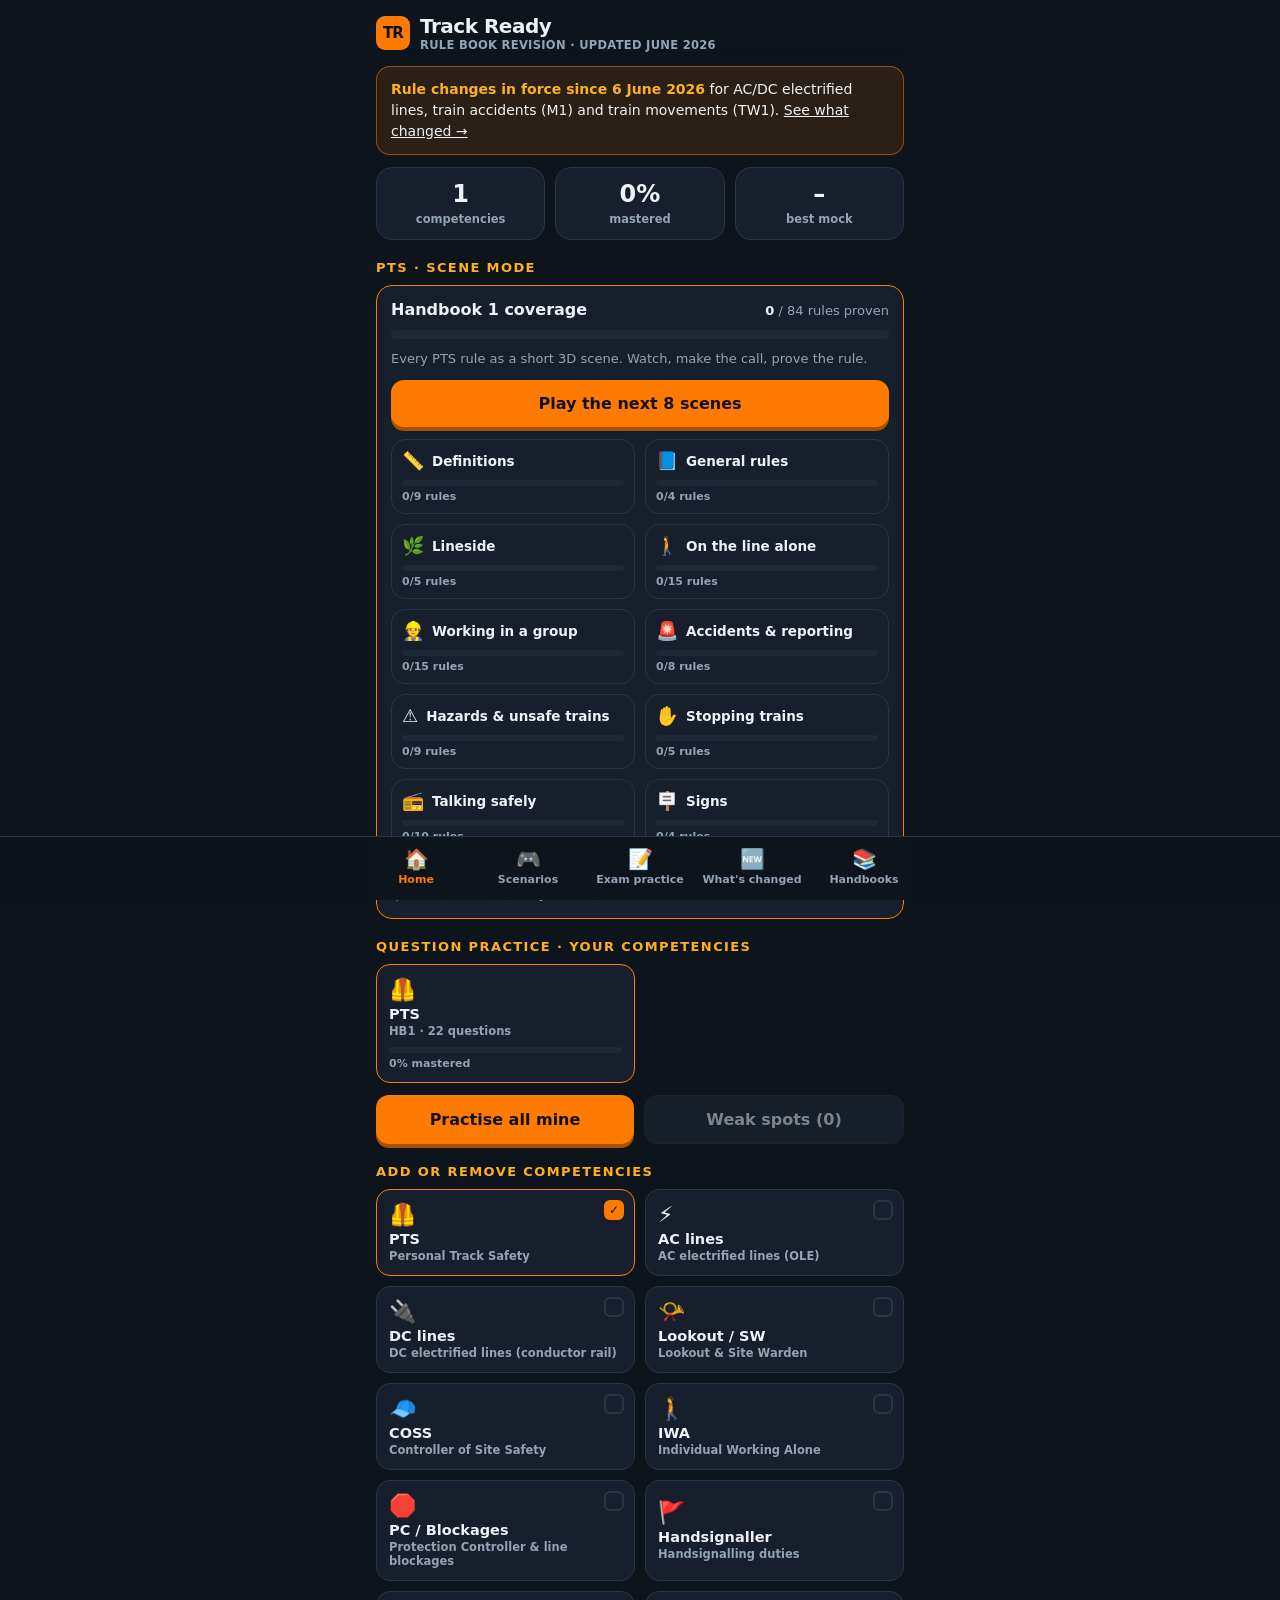
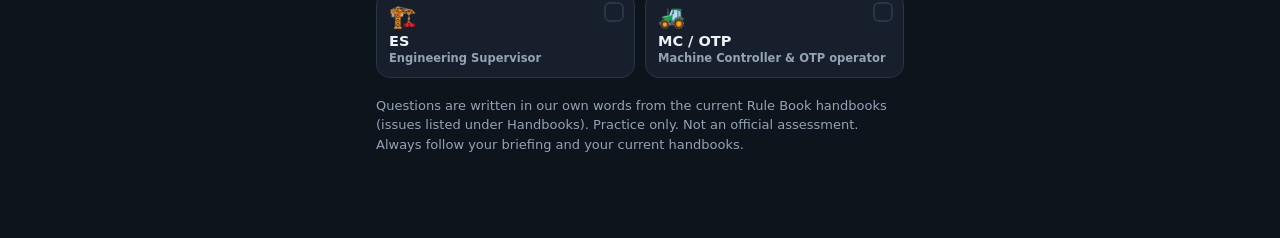
==== commit 558b50f6: "PTS scene mode: all 84 HB1 rules as 86 micro-scenes Micro-scene engine (pick, multi, tap-a-spot, spo" ====
--- a/app.html
+++ b/app.html
@@ -81,7 +81,7 @@
 <nav><div class="in">
   <button data-t="home" class="on"><i>🏠</i>Home</button>
   <button data-t="scen"><i>🎮</i>Scenarios</button>
-  <button data-t="mock"><i>📝</i>Mock test</button>
+  <button data-t="mock"><i>📝</i>Exam practice</button>
   <button data-t="news"><i>🆕</i>What's changed</button>
   <button data-t="books"><i>📚</i>Handbooks</button>
 </div></nav>
@@ -262,6 +262,34 @@
 let tab='home';
 let quiz=null,timerIv=null;
 
+
+// ================= PTS SCENE MODE =================
+const PTS_RULES={"D1": "Position of safety distance, up to 100 mph", "D2": "Position of safety distance, over 100 mph", "D3": "\"On or near the line\" means on it, or within 3 m with no permanent fence between", "D4": "Platforms and level crossings are not on or near the line, unless doing engineering/technical work near the platform edge", "D5": "Names of the spaces: cess, four-foot, six-foot, ten-foot", "D6": "Lineside = between the boundary and the on-or-near-the-line area", "D7": "Warning systems: ATWS, LOWS, SATWS, TOWS", "D8": "Maximum speed is listed in the Sectional Appendix", "D9": "Safety barrier types: rigid, tensioned, netting, barricade tape", "G1": "Rules apply regardless of grade. If no rule covers it, do it the safest way you know", "G2": "Only operate plant/equipment you are trained and authorised for", "G3": "Never get on/off a moving rail vehicle (except slow continuous ones). Never ride on steps or trolleys", "G4": "Cab travel: show cab pass, tell driver reason/destination, never distract the driver", "L1": "Wear the high-vis you were issued", "L2": "Use authorised access points and walking routes", "L3": "Acknowledge a driver's horn: raise one arm above your head", "L4": "Lineside work must not affect on-or-near-the-line unless a COSS is there and agrees", "L5": "Road vehicles stay off on-or-near-the-line unless driver is COSS/IWA or a COSS agrees", "A1": "When you may go on or near the line alone (COSS/IWA, or told by a COSS to walk to a site)", "A2": "Hold a valid PTS certificate", "A3": "Never work alone unless you are a COSS or IWA", "A4": "Carry a lamp in darkness, poor visibility or a tunnel", "A5": "Know each line's max speed, direction, no-go areas, limited clearance spots", "A6": "Walking alone: light hand tools only", "A7": "Nothing that stops you seeing or hearing trains (headphones, hood)", "A8": "Crossing: don't step on rails, sleepers or between moving parts of points", "A9": "Phone call: move to a position of safety and stand still first", "A10": "Look up at least every 5 seconds", "A11": "Be in a position of safety at least 10 s before a train arrives", "A12": "Train approaching: stay in/move to safety until it has passed and no other train is coming", "A13": "Joining a group: speak to the COSS first, agree access point and destination, don't walk until briefed", "A14": "Leaving a group: tell the COSS, agree destination and route", "A15": "Obstacle forces you onto an open line: tell the COSS and follow instructions", "W1": "Only go on with others if a COSS is present and stays with you", "W2": "Identify the COSS: armlet on left arm or chest badge", "W3": "Understand the briefing; ask if anything is unclear", "W4": "Sign the RT9909", "W5": "Never lean on or rest tools against a safety barrier", "W6": "Lookout warning: stop, acknowledge, go to safety immediately; stay until COSS says", "W7": "Urgent warning = series of short, sharp blasts", "W8": "Never distract a lookout", "W9": "Site warden warning: check you're in the safe area, step back if not", "W10": "ATWS/SATWS/TOWS/LOWS warning: go to safety, stay until the COSS says", "W11": "COSS arranges safe bypass of obstacles that force the group onto an open line", "W12": "Only cross open lines after the COSS explains the arrangements", "W13": "Route proving: only get off the train once the COSS has explained", "W14": "Train protecting you mustn't move until COSS confirms everyone and everything is clear", "W15": "Never use gangway doors to get to the track in an OLE area", "R1": "Accident: report ASAP to person in charge, signaller or Ops Control", "R2": "Start with \"This is an emergency call\"", "R3": "Give name, exact location, what happened, lines obstructed?, services needed", "R4": "Report all accidents and near misses to your supervisor", "R5": "Dangerous goods: say \"This is a rail dangerous goods emergency\" + UN number", "R6": "Keep well clear, wind behind you, avoid low ground, keep people away", "R7": "No naked lights, smoking or phones near flammable loads", "R8": "Contamination: wash with plenty of cold water, remove clothing carefully, get medical help", "H1": "No tools/equipment within 2 m of a line a train could pass (unless slipstream-proof)", "H2": "Keep access gates closed and locked; report damaged fences", "H3": "Report suspected trespassers", "H4": "Report lineside fires immediately", "H5": "Report flowing or pooling water near structures/earthworks", "H6": "Report unsafe trains: open door, insecure load, fire, hot axle box", "H7": "Report missing/unlit headlight or tail lamp", "H8": "Train in distress = continuous long horn blasts; flashing headlights = hazard warning", "H9": "Keep 5 m from a fallen overhead power line until the electricity company says safe", "E1": "When to stop trains: track defect, flood, obstruction, fire, structure damage, large animal", "E2": "Tell the person in charge/signaller/Ops Control immediately", "E3": "Daylight: red flag, or both arms above your head", "E4": "On a vehicle: raise one arm horizontally", "E5": "Dark/poor visibility: red light, or wave any light violently", "C1": "Confirm who you're talking to; give location, name, employer, task", "C2": "Say \"line blocked\", never \"not clear\"", "C3": "Say numbers one digit at a time (except times and Rule Book refs)", "C4": "Repeat messages back", "C5": "Who leads the conversation (ECO > signaller > PICOP \u2026; COSS leads with group/lookouts)", "C6": "\"Repeat back\" and \"Correction\" phrases", "C7": "Radio: \"Over\" = reply expected, \"Out\" = no reply", "C8": "Use the phonetic alphabet for signal/point IDs, spelling, interference", "C9": "Be in a position of safety before using mobile equipment", "C10": "No group/conference calls for safety instructions (except emergencies)", "S1": "Limited clearance sign: no position of safety this side, don't stand there while trains run", "S2": "No refuges sign: refuges are on the other side", "S3": "Prohibition sign: don't pass it while trains run (except emergency protection)", "S4": "Limited-clearance telephones: emergency use only, if nothing else available"};
+const PTS_SECS=[['D','Definitions','📏'],['G','General rules','📘'],['L','Lineside','🌿'],['A','On the line alone','🚶'],['W','Working in a group','👷'],['R','Accidents & reporting','🚨'],['H','Hazards & unsafe trains','⚠️'],['E','Stopping trains','✋'],['C','Talking safely','📻'],['S','Signs','🪧']];
+const ruleCov=()=>store.get('tr_rules',{});
+function ptsCard(){
+  const c=ruleCov(),ids=Object.keys(PTS_RULES),proven=ids.filter(k=>c[k]&&c[k].ok).length,wrong=ids.filter(k=>c[k]&&!c[k].ok);
+  const pct=Math.round(proven/ids.length*100);
+  return `<h2>PTS · SCENE MODE</h2>
+  <div class="card" style="border-color:var(--or)">
+    <div style="display:flex;justify-content:space-between;align-items:baseline"><b style="font-size:16px">Handbook 1 coverage</b><span class="muted"><b style="color:var(--tx)">${proven}</b> / ${ids.length} rules proven</span></div>
+    <div class="bar" style="height:9px"><div style="width:${pct}%"></div></div>
+    <p class="muted" style="margin:10px 0 12px">Every PTS rule as a short 3D scene. Watch, make the call, prove the rule.</p>
+    <button class="btn" id="ptsNext">${proven===ids.length?'Mixed run: 10 random scenes':'Play the next 8 scenes'}</button>
+    ${wrong.length?`<button class="btn sec" id="ptsWrong" style="margin-top:8px">Redo the ${wrong.length} rule${wrong.length>1?'s':''} I got wrong</button>`:''}
+    <div class="grid" style="margin-top:12px">${PTS_SECS.map(([k,n,e])=>{const r=ids.filter(i=>i[0]===k),d=r.filter(i=>c[i]&&c[i].ok).length;return `<button class="comp" data-sec="${k}" style="padding:10px"><div style="display:flex;gap:8px;align-items:center"><span style="font-size:18px">${e}</span><span class="n" style="margin:0;font-size:13.5px">${n}</span></div><div class="bar"><div style="width:${Math.round(d/r.length*100)}%"></div></div><div class="pct">${d}/${r.length} rules</div></button>`}).join('')}</div>
+    <p class="muted" style="margin-top:12px;font-size:12.5px">The real PTS assessment is multiple choice, so do a round of <u id="ptsExam" style="cursor:pointer">exam practice in question format</u> before your test.</p>
+  </div>`;
+}
+function ptsWire(){
+  const c=ruleCov(),ids=Object.keys(PTS_RULES);
+  const go=list=>location.href='micro.html?ids='+list.join(',');
+  const n=V.querySelector('#ptsNext');if(n)n.onclick=()=>{const un=ids.filter(k=>!(c[k]&&c[k].ok));go(un.length?un.slice(0,8):shuffle(ids).slice(0,10))};
+  const w=V.querySelector('#ptsWrong');if(w)w.onclick=()=>go(ids.filter(k=>c[k]&&!c[k].ok));
+  V.querySelectorAll('[data-sec]').forEach(b=>b.onclick=()=>location.href='micro.html?sec='+b.dataset.sec);
+  const e=V.querySelector('#ptsExam');if(e)e.onclick=()=>startPractice(qsOf('pts'),'PTS exam practice (question format)');
+}
+
 // ================= VIEWS =================
 function setTab(t){tab=t;document.querySelectorAll('nav button').forEach(b=>b.classList.toggle('on',b.dataset.t===t));clearInterval(timerIv);quiz=null;render();scrollTo(0,0)}
 document.querySelectorAll('nav button').forEach(b=>b.onclick=()=>setTab(b.dataset.t));
@@ -287,7 +315,8 @@
     <div class="card"><b>${mineQs.length?Math.round(masteredN/mineQs.length*100):0}%</b><span>mastered</span></div>
     <div class="card"><b>${best?best.pct+'%':'–'}</b><span>best mock</span></div>
   </div>
-  <h2>YOUR COMPETENCIES · TAP TO PRACTISE</h2>
+  ${mine.includes('pts')?ptsCard():''}
+  <h2>QUESTION PRACTICE · YOUR COMPETENCIES</h2>
   <div class="grid">${Object.entries(COMPS).filter(([k])=>mine.includes(k)).map(([k,c])=>`
     <button class="comp on" data-p="${k}"><div class="e">${c.e}</div><div class="n">${c.n}</div><div class="h">${c.hb} · ${qsOf(k).length} questions</div>
     <div class="bar"><div style="width:${mastery(k)}%"></div></div><div class="pct">${mastery(k)}% mastered</div></button>`).join('')}</div>
@@ -304,6 +333,7 @@
   V.querySelector('#practiseAll').onclick=()=>startPractice(Q.filter(q=>mine.includes(q[0])),'All my competencies');
   V.querySelector('#weakBtn').onclick=()=>{if(w.length)startPractice(w,'Weak spots')};
   V.querySelector('[data-go]').onclick=()=>setTab('news');
+  ptsWire();
 }
 
 function startPractice(qs,title){quiz={mode:'practice',title,qs:shuffle(qs),i:0,score:0,answered:false};render();scrollTo(0,0)}
@@ -368,9 +398,11 @@
 
 function scenarios(){
   const S=[
+    {e:'🎬',n:'PTS: every rule as a scene',d:'86 short 3D scenes covering all 84 Handbook 1 rules. Position of safety, warnings, reporting, stopping trains, radio calls and signs. Progress tracks on Home.',c:'PTS · All rules',href:'micro.html',ready:1},
     {e:'📯',n:'Open line, lookout warning',d:'PTS · You\'re in a group on a 20 mph line. Kit up, walk to site, react to a warning in 4 seconds, then spot the hazards.',c:'PTS · Lookout',href:'scenario1.html',ready:1},
     {e:'🧢',n:'Set up the safe system',d:'COSS · 60 mph lines, clip renewal on the Up line. Pick the safe system, take the blockage, lay the detonators, fence the open line, brief the group and give it all back.',c:'COSS',href:'scenario2.html',ready:1},
     {e:'⚡',n:'Long ladder under the wires',d:'AC lines · Carry a 4 m ladder under live OLE, report an object on the wire to the ECO, and deal with a wire down.',c:'AC lines',href:'scenario3.html',ready:1},
+    {e:'🚆',n:'Spot the unsafe train',d:'PTS · Trains pass your position of safety. Spot open doors, hot axles, fire, missing lamps and shifted loads, then make the emergency call.',c:'PTS · Trains',href:'scenarioK.html',ready:1},
     {e:'🛑',n:'Take the blockage',d:'PC · Agree a blockage with the signaller, fill in the NR3180 and lay the detonators.',c:'PC / Blockages'},
     {e:'🚜',n:'Walk the machine in',d:'MC · Brief the operator and control a move through the work site at the right speeds.',c:'MC / OTP'},
   ];
@@ -385,7 +417,7 @@
 }
 function mockIntro(){
   const pool=Q.filter(q=>mine.includes(q[0]));const n=Math.min(20,pool.length);
-  V.innerHTML=`<h2>MOCK TEST</h2>
+  V.innerHTML=`<h2>EXAM PRACTICE · QUESTION FORMAT</h2>
   <div class="card"><div style="font-weight:900;font-size:18px">${n} questions · ${fmt(n*45)}</div>
   <p class="muted" style="margin-top:6px">Mixed from your competencies: ${mine.map(k=>COMPS[k].n).join(', ')}. No feedback until the end, just like the real thing. Wrong answers are saved to your weak spots.</p>
   <button class="btn" id="go" style="margin-top:14px">Start mock test</button></div>
